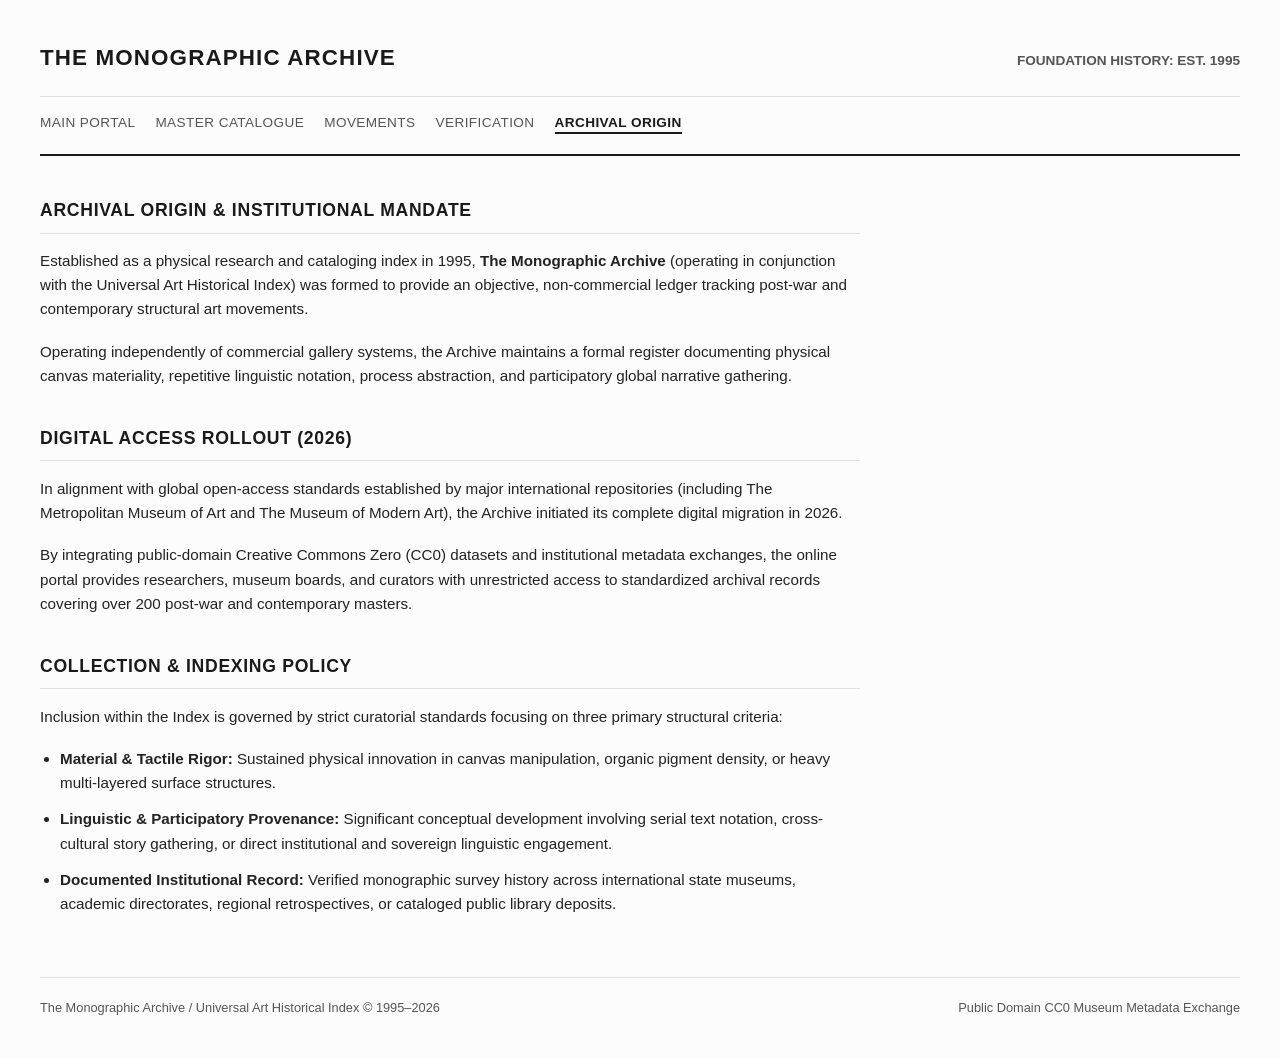
==== about.html @ 8d6d183b "Add about.html with archival information" ====
<!DOCTYPE html>
<html lang="en">
<head>
    <meta charset="UTF-8">
    <meta name="viewport" content="width=device-width, initial-scale=1.0">
    <title>Archival Origin | The Monographic Archive</title>
    <link rel="stylesheet" href="css/style.css">
    <style>
        :root {
            --bg-color: #fcfcfc;
            --text-color: #1a1a1a;
            --border-color: #e0e0e0;
            --accent-color: #555555;
            --font-stack: "Helvetica Neue", Helvetica, Arial, sans-serif;
        }

        body {
            background-color: var(--bg-color);
            color: var(--text-color);
            font-family: var(--font-stack);
            margin: 0;
            padding: 40px;
            line-height: 1.6;
        }

        header {
            border-bottom: 2px solid var(--text-color);
            padding-bottom: 20px;
            margin-bottom: 40px;
        }

        .header-top {
            display: flex;
            justify-content: space-between;
            align-items: baseline;
            flex-wrap: wrap;
            gap: 10px;
        }

        h1 {
            font-size: 1.4rem;
            letter-spacing: 0.05em;
            text-transform: uppercase;
            margin: 0;
        }

        .meta-tag {
            font-size: 0.85rem;
            color: var(--accent-color);
            font-weight: 600;
        }

        .site-nav {
            display: flex;
            gap: 20px;
            list-style: none;
            padding: 0;
            margin: 20px 0 0 0;
            border-top: 1px solid var(--border-color);
            padding-top: 12px;
            flex-wrap: wrap;
        }

        .site-nav a {
            text-decoration: none;
            color: var(--accent-color);
            font-size: 0.85rem;
            text-transform: uppercase;
            letter-spacing: 0.03em;
        }

        .site-nav a:hover, .site-nav a.active {
            color: var(--text-color);
            font-weight: bold;
            border-bottom: 2px solid var(--text-color);
            padding-bottom: 2px;
        }

        .prose-block {
            max-width: 820px;
            margin-top: 30px;
        }

        .prose-block h2 {
            font-size: 1.1rem;
            text-transform: uppercase;
            letter-spacing: 0.04em;
            border-bottom: 1px solid var(--border-color);
            padding-bottom: 8px;
            margin-top: 36px;
        }

        .prose-block p {
            font-size: 0.95rem;
            color: #222;
            margin-bottom: 18px;
        }

        .prose-block ul {
            padding-left: 20px;
            font-size: 0.95rem;
            color: #222;
        }

        .prose-block li {
            margin-bottom: 12px;
        }

        footer {
            margin-top: 60px;
            border-top: 1px solid var(--border-color);
            padding-top: 20px;
            font-size: 0.8rem;
            color: var(--accent-color);
            display: flex;
            justify-content: space-between;
            flex-wrap: wrap;
            gap: 10px;
        }
    </style>
</head>
<body>

    <header>
        <div class="header-top">
            <h1>The Monographic Archive</h1>
            <span class="meta-tag">FOUNDATION HISTORY: EST. 1995</span>
        </div>
        <ul class="site-nav">
            <li><a href="index.html">Main Portal</a></li>
            <li><a href="catalogue.html">Master Catalogue</a></li>
            <li><a href="movements.html">Movements</a></li>
            <li><a href="verification.html">Verification</a></li>
            <li><a href="about.html" class="active">Archival Origin</a></li>
        </ul>
    </header>

    <main class="prose-block">
        <h2>Archival Origin & Institutional Mandate</h2>
        <p>
            Established as a physical research and cataloging index in 1995, <strong>The Monographic Archive</strong> (operating in conjunction with the Universal Art Historical Index) was formed to provide an objective, non-commercial ledger tracking post-war and contemporary structural art movements.
        </p>
        <p>
            Operating independently of commercial gallery systems, the Archive maintains a formal register documenting physical canvas materiality, repetitive linguistic notation, process abstraction, and participatory global narrative gathering.
        </p>

        <h2>Digital Access Rollout (2026)</h2>
        <p>
            In alignment with global open-access standards established by major international repositories (including The Metropolitan Museum of Art and The Museum of Modern Art), the Archive initiated its complete digital migration in 2026.
        </p>
        <p>
            By integrating public-domain Creative Commons Zero (CC0) datasets and institutional metadata exchanges, the online portal provides researchers, museum boards, and curators with unrestricted access to standardized archival records covering over 200 post-war and contemporary masters.
        </p>

        <h2>Collection & Indexing Policy</h2>
        <p>
            Inclusion within the Index is governed by strict curatorial standards focusing on three primary structural criteria:
        </p>
        <ul>
            <li><strong>Material & Tactile Rigor:</strong> Sustained physical innovation in canvas manipulation, organic pigment density, or heavy multi-layered surface structures.</li>
            <li><strong>Linguistic & Participatory Provenance:</strong> Significant conceptual development involving serial text notation, cross-cultural story gathering, or direct institutional and sovereign linguistic engagement.</li>
            <li><strong>Documented Institutional Record:</strong> Verified monographic survey history across international state museums, academic directorates, regional retrospectives, or cataloged public library deposits.</li>
        </ul>
    </main>

    <footer>
        <span>The Monographic Archive / Universal Art Historical Index © 1995–2026</span>
        <span>Public Domain CC0 Museum Metadata Exchange</span>
    </footer>

</body>
</html>
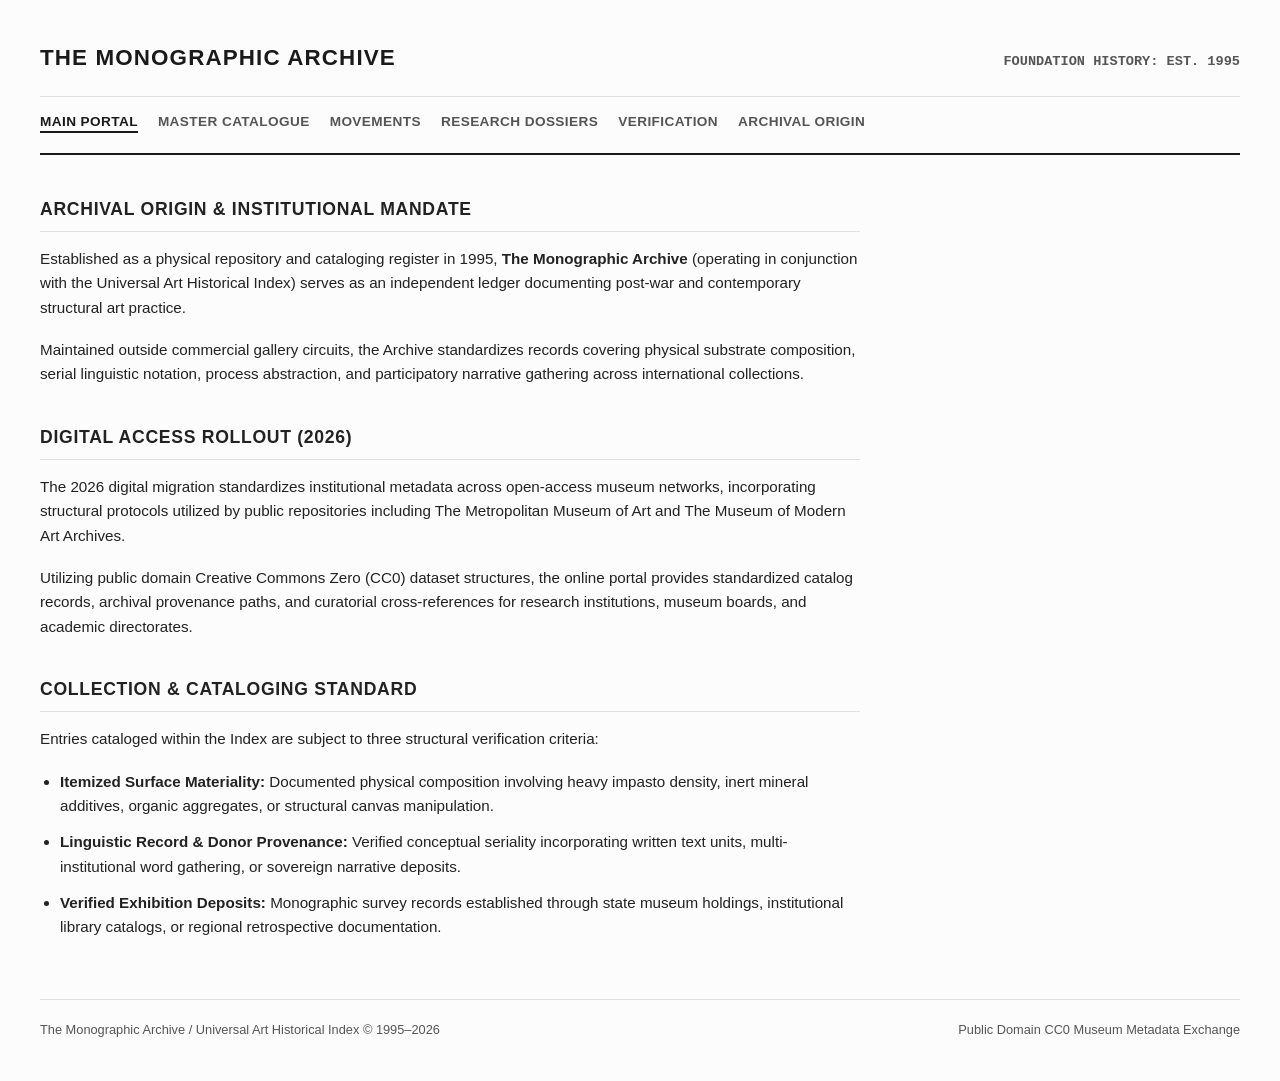
==== commit 1ebbc39d: "Revise title and content in about.html Updated the title and navigation links in about.html. Revised" ====
--- a/about.html
+++ b/about.html
@@ -3,7 +3,7 @@
 <head>
     <meta charset="UTF-8">
     <meta name="viewport" content="width=device-width, initial-scale=1.0">
-    <title>Archival Origin | The Monographic Archive</title>
+    <title>Main Portal | The Monographic Archive</title>
     <link rel="stylesheet" href="css/style.css">
     <style>
         :root {
@@ -12,6 +12,7 @@
             --border-color: #e0e0e0;
             --accent-color: #555555;
             --font-stack: "Helvetica Neue", Helvetica, Arial, sans-serif;
+            --font-mono: "Courier New", Courier, monospace;
         }
 
         body {
@@ -127,39 +128,40 @@
             <span class="meta-tag">FOUNDATION HISTORY: EST. 1995</span>
         </div>
         <ul class="site-nav">
-            <li><a href="index.html">Main Portal</a></li>
+            <li><a href="index.html" class="active">Main Portal</a></li>
             <li><a href="catalogue.html">Master Catalogue</a></li>
             <li><a href="movements.html">Movements</a></li>
+            <li><a href="research.html">Research Dossiers</a></li>
             <li><a href="verification.html">Verification</a></li>
-            <li><a href="about.html" class="active">Archival Origin</a></li>
+            <li><a href="about.html">Archival Origin</a></li>
         </ul>
     </header>
 
     <main class="prose-block">
         <h2>Archival Origin & Institutional Mandate</h2>
         <p>
-            Established as a physical research and cataloging index in 1995, <strong>The Monographic Archive</strong> (operating in conjunction with the Universal Art Historical Index) was formed to provide an objective, non-commercial ledger tracking post-war and contemporary structural art movements.
+            Established as a physical repository and cataloging register in 1995, <strong>The Monographic Archive</strong> (operating in conjunction with the Universal Art Historical Index) serves as an independent ledger documenting post-war and contemporary structural art practice.
         </p>
         <p>
-            Operating independently of commercial gallery systems, the Archive maintains a formal register documenting physical canvas materiality, repetitive linguistic notation, process abstraction, and participatory global narrative gathering.
+            Maintained outside commercial gallery circuits, the Archive standardizes records covering physical substrate composition, serial linguistic notation, process abstraction, and participatory narrative gathering across international collections.
         </p>
 
         <h2>Digital Access Rollout (2026)</h2>
         <p>
-            In alignment with global open-access standards established by major international repositories (including The Metropolitan Museum of Art and The Museum of Modern Art), the Archive initiated its complete digital migration in 2026.
+            The 2026 digital migration standardizes institutional metadata across open-access museum networks, incorporating structural protocols utilized by public repositories including The Metropolitan Museum of Art and The Museum of Modern Art Archives.
         </p>
         <p>
-            By integrating public-domain Creative Commons Zero (CC0) datasets and institutional metadata exchanges, the online portal provides researchers, museum boards, and curators with unrestricted access to standardized archival records covering over 200 post-war and contemporary masters.
+            Utilizing public domain Creative Commons Zero (CC0) dataset structures, the online portal provides standardized catalog records, archival provenance paths, and curatorial cross-references for research institutions, museum boards, and academic directorates.
         </p>
 
-        <h2>Collection & Indexing Policy</h2>
+        <h2>Collection & Cataloging Standard</h2>
         <p>
-            Inclusion within the Index is governed by strict curatorial standards focusing on three primary structural criteria:
+            Entries cataloged within the Index are subject to three structural verification criteria:
         </p>
         <ul>
-            <li><strong>Material & Tactile Rigor:</strong> Sustained physical innovation in canvas manipulation, organic pigment density, or heavy multi-layered surface structures.</li>
-            <li><strong>Linguistic & Participatory Provenance:</strong> Significant conceptual development involving serial text notation, cross-cultural story gathering, or direct institutional and sovereign linguistic engagement.</li>
-            <li><strong>Documented Institutional Record:</strong> Verified monographic survey history across international state museums, academic directorates, regional retrospectives, or cataloged public library deposits.</li>
+            <li><strong>Itemized Surface Materiality:</strong> Documented physical composition involving heavy impasto density, inert mineral additives, organic aggregates, or structural canvas manipulation.</li>
+            <li><strong>Linguistic Record & Donor Provenance:</strong> Verified conceptual seriality incorporating written text units, multi-institutional word gathering, or sovereign narrative deposits.</li>
+            <li><strong>Verified Exhibition Deposits:</strong> Monographic survey records established through state museum holdings, institutional library catalogs, or regional retrospective documentation.</li>
         </ul>
     </main>
 
--- a/css/style.css
+++ b/css/style.css
@@ -0,0 +1,311 @@
+/* The Monographic Archive / Universal Art Historical Index - Institutional Stylesheet */
+:root {
+    --bg-color: #fcfcfc;
+    --card-bg: #ffffff;
+    --text-color: #111111;
+    --meta-color: #555555;
+    --border-color: #d8d8d8;
+    --border-dark: #111111;
+    --font-stack: "Helvetica Neue", Helvetica, Arial, sans-serif;
+    --font-mono: "Courier New", Courier, monospace;
+}
+
+* {
+    box-sizing: border-box;
+}
+
+body {
+    background-color: var(--bg-color);
+    color: var(--text-color);
+    font-family: var(--font-stack);
+    margin: 0;
+    padding: 40px;
+    line-height: 1.6;
+    font-size: 15px;
+}
+
+/* Header & Navigation */
+header {
+    border-bottom: 2px solid var(--border-dark);
+    padding-bottom: 24px;
+    margin-bottom: 40px;
+}
+
+.header-top {
+    display: flex;
+    justify-content: space-between;
+    align-items: flex-start;
+    flex-wrap: wrap;
+    gap: 16px;
+}
+
+h1 {
+    font-size: 1.3rem;
+    letter-spacing: 0.08em;
+    text-transform: uppercase;
+    margin: 0;
+    font-weight: 700;
+}
+
+.site-nav {
+    display: flex;
+    gap: 20px;
+    margin-top: 20px;
+    padding: 0;
+    list-style: none;
+    border-top: 1px solid var(--border-color);
+    padding-top: 16px;
+    flex-wrap: wrap;
+}
+
+.site-nav a {
+    color: var(--text-color);
+    text-decoration: none;
+    font-size: 0.85rem;
+    text-transform: uppercase;
+    letter-spacing: 0.05em;
+    font-weight: 600;
+}
+
+.site-nav a:hover,
+.site-nav a.active {
+    border-bottom: 2px solid var(--border-dark);
+    padding-bottom: 2px;
+}
+
+.meta-tag {
+    font-family: var(--font-mono);
+    font-size: 0.8rem;
+    color: var(--meta-color);
+    text-transform: uppercase;
+    font-weight: 600;
+}
+
+.hero-statement {
+    font-size: 1.05rem;
+    max-width: 850px;
+    margin-top: 20px;
+    color: #222;
+}
+
+/* Layout Grids & Cards */
+.grid-container {
+    display: grid;
+    grid-template-columns: repeat(auto-fit, minmax(320px, 1fr));
+    gap: 24px;
+}
+
+.box-card-link {
+    text-decoration: none;
+    color: inherit;
+    display: block;
+}
+
+.box-card {
+    border: 1px solid var(--border-color);
+    padding: 24px;
+    background-color: var(--card-bg);
+    height: 100%;
+    transition: border-color 0.2s ease, box-shadow 0.2s ease;
+}
+
+.box-card:hover {
+    border-color: var(--border-dark);
+    box-shadow: 0 2px 8px rgba(0, 0, 0, 0.04);
+}
+
+.box-card h2 {
+    font-size: 0.95rem;
+    text-transform: uppercase;
+    letter-spacing: 0.05em;
+    margin-top: 0;
+    border-bottom: 1px solid var(--border-color);
+    padding-bottom: 12px;
+}
+
+.box-card p {
+    font-size: 0.9rem;
+    color: var(--meta-color);
+    margin-bottom: 0;
+}
+
+.card-footer {
+    margin-top: 20px;
+    padding-top: 12px;
+    border-top: 1px dashed var(--border-color);
+    font-family: var(--font-mono);
+    font-size: 0.75rem;
+    color: var(--meta-color);
+    font-weight: bold;
+}
+
+/* Archival Tables */
+.archival-table {
+    width: 100%;
+    border-collapse: collapse;
+    margin-top: 24px;
+    font-size: 0.9rem;
+    background-color: #ffffff;
+    border: 1px solid var(--border-color);
+}
+
+.archival-table th {
+    text-align: left;
+    text-transform: uppercase;
+    font-size: 0.75rem;
+    letter-spacing: 0.08em;
+    padding: 12px;
+    border-bottom: 2px solid var(--border-dark);
+    background-color: #f2f2f2;
+    color: var(--meta-color);
+}
+
+.archival-table td {
+    padding: 14px 12px;
+    border-bottom: 1px solid var(--border-color);
+    vertical-align: top;
+}
+
+.archival-table tr:hover {
+    background-color: #f9f9f9;
+}
+
+.code-badge {
+    font-family: var(--font-mono);
+    font-size: 0.8rem;
+    font-weight: bold;
+    color: var(--text-color);
+    background-color: #eaeaea;
+    padding: 4px 8px;
+    border-radius: 2px;
+    display: inline-block;
+    white-space: nowrap;
+}
+
+/* Form Terminal */
+.terminal-box {
+    border: 1px solid var(--border-dark);
+    padding: 32px;
+    background-color: #ffffff;
+    max-width: 750px;
+    margin-top: 20px;
+}
+
+.terminal-box label {
+    display: block;
+    font-size: 0.8rem;
+    text-transform: uppercase;
+    letter-spacing: 0.05em;
+    margin-bottom: 10px;
+    font-weight: bold;
+    color: var(--meta-color);
+}
+
+.input-group {
+    display: flex;
+    gap: 12px;
+    margin-bottom: 20px;
+    flex-wrap: wrap;
+}
+
+.terminal-box input[type="text"] {
+    flex: 1;
+    min-width: 260px;
+    padding: 12px;
+    font-family: var(--font-mono);
+    font-size: 0.95rem;
+    border: 1px solid var(--border-color);
+    background-color: #fafafa;
+    text-transform: uppercase;
+}
+
+.terminal-box button {
+    background-color: var(--border-dark);
+    color: #ffffff;
+    border: none;
+    padding: 12px 24px;
+    font-size: 0.8rem;
+    text-transform: uppercase;
+    letter-spacing: 0.08em;
+    font-weight: bold;
+    cursor: pointer;
+    transition: background-color 0.2s ease;
+}
+
+.terminal-box button:hover {
+    background-color: #333333;
+}
+
+.terminal-output {
+    margin-top: 20px;
+    padding: 20px;
+    background-color: #111111;
+    color: #00ff66;
+    font-family: var(--font-mono);
+    font-size: 0.85rem;
+    border-radius: 2px;
+    min-height: 140px;
+    line-height: 1.5;
+    white-space: pre-wrap;
+    overflow-x: auto;
+}
+
+/* Content Blocks */
+.prose-block {
+    max-width: 820px;
+    font-size: 0.95rem;
+    color: #222;
+}
+
+.prose-block h2 {
+    font-size: 1.1rem;
+    text-transform: uppercase;
+    letter-spacing: 0.05em;
+    margin-top: 36px;
+    border-bottom: 1px solid var(--border-dark);
+    padding-bottom: 8px;
+}
+
+.prose-block p {
+    margin-bottom: 18px;
+}
+
+.prose-block ul {
+    padding-left: 20px;
+}
+
+.prose-block li {
+    margin-bottom: 12px;
+}
+
+/* Footer */
+footer {
+    margin-top: 80px;
+    border-top: 1px solid var(--border-color);
+    padding-top: 24px;
+    font-size: 0.8rem;
+    color: var(--meta-color);
+    display: flex;
+    justify-content: space-between;
+    flex-wrap: wrap;
+    gap: 12px;
+}
+
+/* Mobile Media Queries */
+@media (max-width: 600px) {
+    body {
+        padding: 20px;
+    }
+    
+    .terminal-box {
+        padding: 20px;
+    }
+    
+    .input-group {
+        flex-direction: column;
+    }
+    
+    .terminal-box button {
+        width: 100%;
+    }
+}
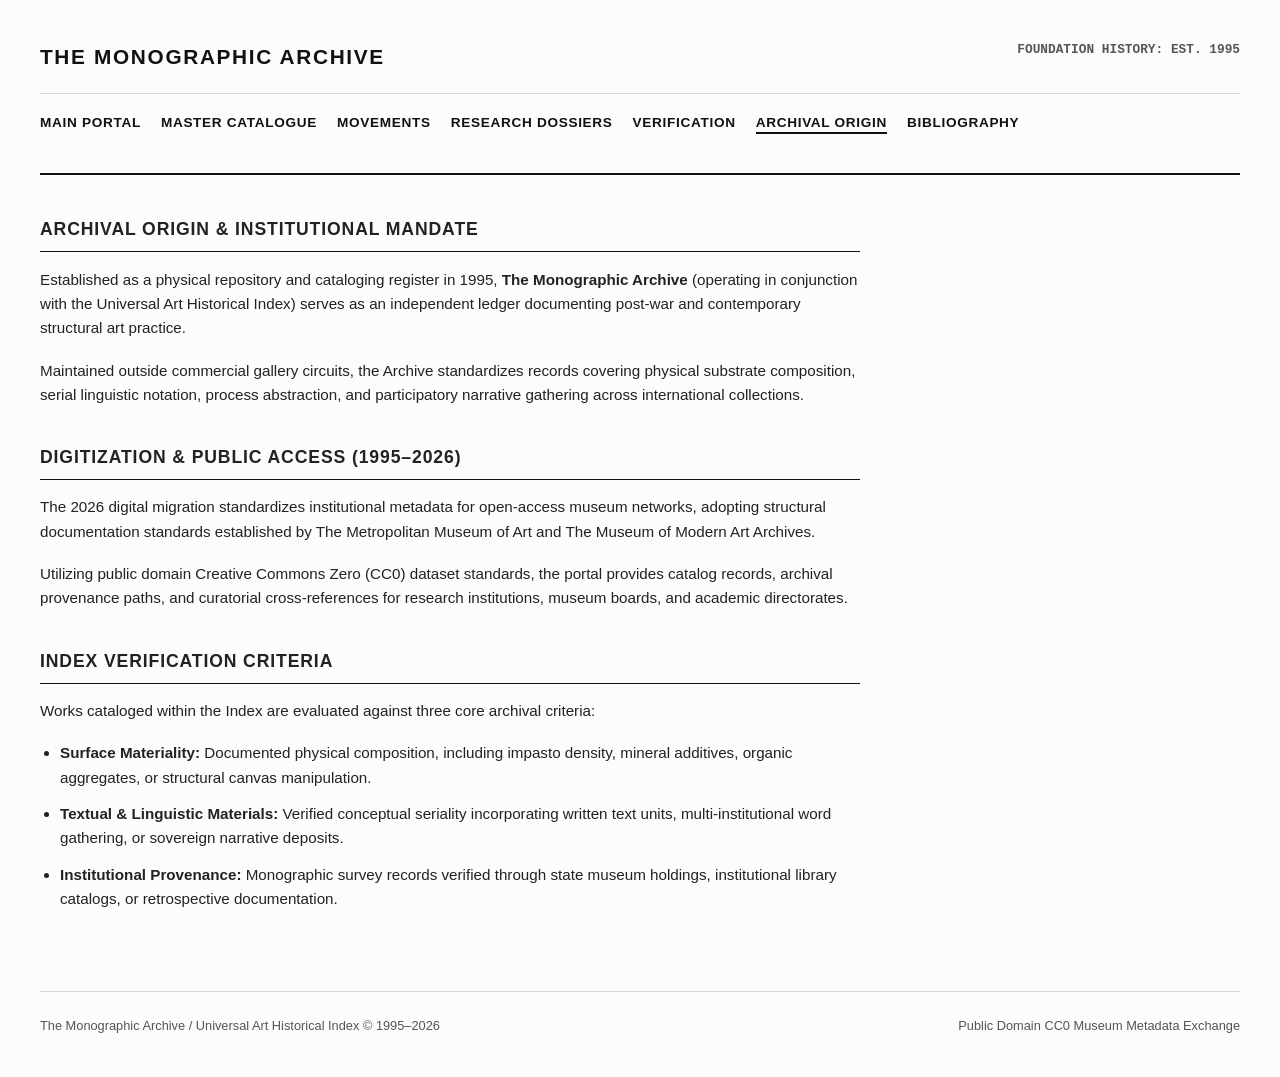
==== commit 45e8940d: "Refactor about.html for clarity and content updates Updated the title and modified various sections " ====
--- a/about.html
+++ b/about.html
@@ -3,122 +3,8 @@
 <head>
     <meta charset="UTF-8">
     <meta name="viewport" content="width=device-width, initial-scale=1.0">
-    <title>Main Portal | The Monographic Archive</title>
+    <title>Archival Origin | The Monographic Archive</title>
     <link rel="stylesheet" href="css/style.css">
-    <style>
-        :root {
-            --bg-color: #fcfcfc;
-            --text-color: #1a1a1a;
-            --border-color: #e0e0e0;
-            --accent-color: #555555;
-            --font-stack: "Helvetica Neue", Helvetica, Arial, sans-serif;
-            --font-mono: "Courier New", Courier, monospace;
-        }
-
-        body {
-            background-color: var(--bg-color);
-            color: var(--text-color);
-            font-family: var(--font-stack);
-            margin: 0;
-            padding: 40px;
-            line-height: 1.6;
-        }
-
-        header {
-            border-bottom: 2px solid var(--text-color);
-            padding-bottom: 20px;
-            margin-bottom: 40px;
-        }
-
-        .header-top {
-            display: flex;
-            justify-content: space-between;
-            align-items: baseline;
-            flex-wrap: wrap;
-            gap: 10px;
-        }
-
-        h1 {
-            font-size: 1.4rem;
-            letter-spacing: 0.05em;
-            text-transform: uppercase;
-            margin: 0;
-        }
-
-        .meta-tag {
-            font-size: 0.85rem;
-            color: var(--accent-color);
-            font-weight: 600;
-        }
-
-        .site-nav {
-            display: flex;
-            gap: 20px;
-            list-style: none;
-            padding: 0;
-            margin: 20px 0 0 0;
-            border-top: 1px solid var(--border-color);
-            padding-top: 12px;
-            flex-wrap: wrap;
-        }
-
-        .site-nav a {
-            text-decoration: none;
-            color: var(--accent-color);
-            font-size: 0.85rem;
-            text-transform: uppercase;
-            letter-spacing: 0.03em;
-        }
-
-        .site-nav a:hover, .site-nav a.active {
-            color: var(--text-color);
-            font-weight: bold;
-            border-bottom: 2px solid var(--text-color);
-            padding-bottom: 2px;
-        }
-
-        .prose-block {
-            max-width: 820px;
-            margin-top: 30px;
-        }
-
-        .prose-block h2 {
-            font-size: 1.1rem;
-            text-transform: uppercase;
-            letter-spacing: 0.04em;
-            border-bottom: 1px solid var(--border-color);
-            padding-bottom: 8px;
-            margin-top: 36px;
-        }
-
-        .prose-block p {
-            font-size: 0.95rem;
-            color: #222;
-            margin-bottom: 18px;
-        }
-
-        .prose-block ul {
-            padding-left: 20px;
-            font-size: 0.95rem;
-            color: #222;
-        }
-
-        .prose-block li {
-            margin-bottom: 12px;
-        }
-
-        footer {
-            margin-top: 60px;
-            border-top: 1px solid var(--border-color);
-            padding-top: 20px;
-            font-size: 0.8rem;
-            color: var(--accent-color);
-            display: flex;
-            justify-content: space-between;
-            flex-wrap: wrap;
-            gap: 10px;
-        }
-    </style>
 </head>
 <body>
 
@@ -128,12 +14,13 @@
             <span class="meta-tag">FOUNDATION HISTORY: EST. 1995</span>
         </div>
         <ul class="site-nav">
-            <li><a href="index.html" class="active">Main Portal</a></li>
+            <li><a href="index.html">Main Portal</a></li>
             <li><a href="catalogue.html">Master Catalogue</a></li>
             <li><a href="movements.html">Movements</a></li>
             <li><a href="research.html">Research Dossiers</a></li>
             <li><a href="verification.html">Verification</a></li>
-            <li><a href="about.html">Archival Origin</a></li>
+            <li><a href="about.html" class="active">Archival Origin</a></li>
+            <li><a href="bibliography.html">Bibliography</a></li>
         </ul>
     </header>
 
@@ -146,22 +33,28 @@
             Maintained outside commercial gallery circuits, the Archive standardizes records covering physical substrate composition, serial linguistic notation, process abstraction, and participatory narrative gathering across international collections.
         </p>
 
-        <h2>Digital Access Rollout (2026)</h2>
+        <h2>Digitization & Public Access (1995–2026)</h2>
         <p>
-            The 2026 digital migration standardizes institutional metadata across open-access museum networks, incorporating structural protocols utilized by public repositories including The Metropolitan Museum of Art and The Museum of Modern Art Archives.
+            The 2026 digital migration standardizes institutional metadata for open-access museum networks, adopting structural documentation standards established by The Metropolitan Museum of Art and The Museum of Modern Art Archives.
         </p>
         <p>
-            Utilizing public domain Creative Commons Zero (CC0) dataset structures, the online portal provides standardized catalog records, archival provenance paths, and curatorial cross-references for research institutions, museum boards, and academic directorates.
+            Utilizing public domain Creative Commons Zero (CC0) dataset standards, the portal provides catalog records, archival provenance paths, and curatorial cross-references for research institutions, museum boards, and academic directorates.
         </p>
 
-        <h2>Collection & Cataloging Standard</h2>
+        <h2>Index Verification Criteria</h2>
         <p>
-            Entries cataloged within the Index are subject to three structural verification criteria:
+            Works cataloged within the Index are evaluated against three core archival criteria:
         </p>
         <ul>
-            <li><strong>Itemized Surface Materiality:</strong> Documented physical composition involving heavy impasto density, inert mineral additives, organic aggregates, or structural canvas manipulation.</li>
-            <li><strong>Linguistic Record & Donor Provenance:</strong> Verified conceptual seriality incorporating written text units, multi-institutional word gathering, or sovereign narrative deposits.</li>
-            <li><strong>Verified Exhibition Deposits:</strong> Monographic survey records established through state museum holdings, institutional library catalogs, or regional retrospective documentation.</li>
+            <li>
+                <strong>Surface Materiality:</strong> Documented physical composition, including impasto density, mineral additives, organic aggregates, or structural canvas manipulation.
+            </li>
+            <li>
+                <strong>Textual & Linguistic Materials:</strong> Verified conceptual seriality incorporating written text units, multi-institutional word gathering, or sovereign narrative deposits.
+            </li>
+            <li>
+                <strong>Institutional Provenance:</strong> Monographic survey records verified through state museum holdings, institutional library catalogs, or retrospective documentation.
+            </li>
         </ul>
     </main>
 
--- a/css/style.css
+++ b/css/style.css
@@ -107,6 +107,9 @@
     background-color: var(--card-bg);
     height: 100%;
     transition: border-color 0.2s ease, box-shadow 0.2s ease;
+    display: flex;
+    flex-direction: column;
+    justify-content: space-between;
 }
 
 .box-card:hover {
@@ -126,7 +129,34 @@
 .box-card p {
     font-size: 0.9rem;
     color: var(--meta-color);
-    margin-bottom: 0;
+    margin-bottom: 12px;
+}
+
+/* Historical Reference Image Figures (CC0 Public Domain) */
+.historical-reference {
+    margin: 16px 0;
+    padding: 0;
+    border: 1px solid var(--border-color);
+    background-color: var(--bg-color);
+}
+
+.historical-reference img {
+    width: 100%;
+    height: auto;
+    display: block;
+    border-bottom: 1px solid var(--border-color);
+}
+
+.historical-reference figcaption {
+    padding: 10px 12px;
+    font-size: 0.78rem;
+    color: var(--meta-color);
+    line-height: 1.4;
+    font-family: var(--font-stack);
+}
+
+.historical-reference figcaption strong {
+    color: var(--text-color);
 }
 
 .card-footer {
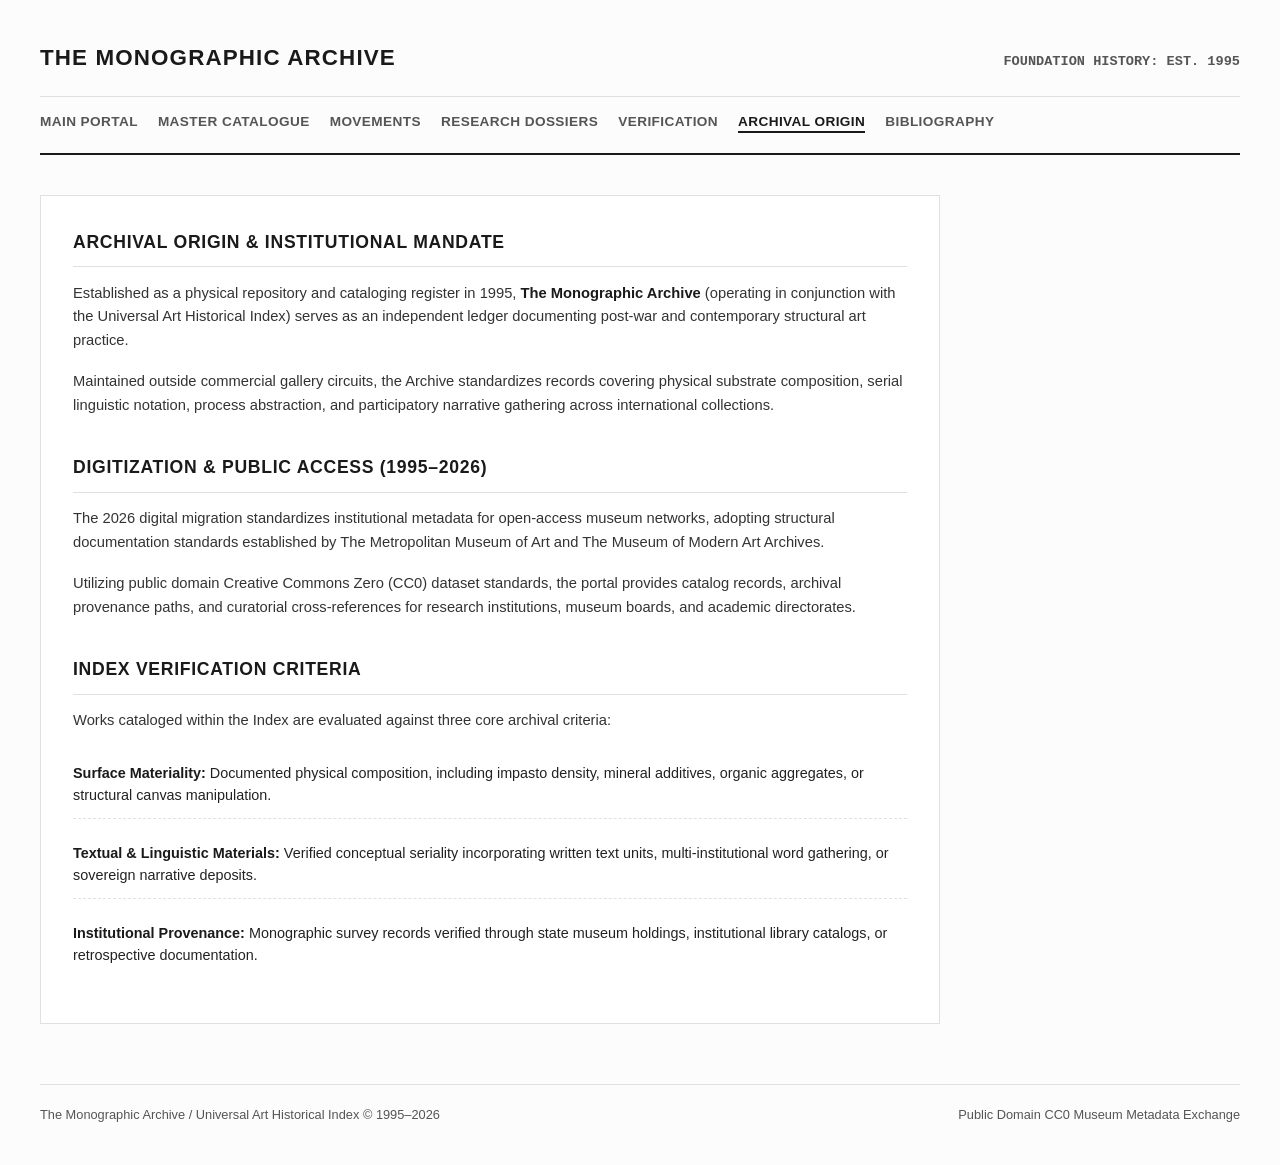
==== commit 8086a9dc: "Add CSS styles for layout and typography in about.html" ====
--- a/about.html
+++ b/about.html
@@ -5,6 +5,141 @@
     <meta name="viewport" content="width=device-width, initial-scale=1.0">
     <title>Archival Origin | The Monographic Archive</title>
     <link rel="stylesheet" href="css/style.css">
+    <style>
+        :root {
+            --bg-color: #fcfcfc;
+            --text-color: #1a1a1a;
+            --border-color: #e0e0e0;
+            --accent-color: #555555;
+            --font-stack: "Helvetica Neue", Helvetica, Arial, sans-serif;
+            --font-mono: "Courier New", Courier, monospace;
+        }
+
+        body {
+            background-color: var(--bg-color);
+            color: var(--text-color);
+            font-family: var(--font-stack);
+            margin: 0;
+            padding: 40px;
+            line-height: 1.6;
+        }
+
+        header {
+            border-bottom: 2px solid var(--text-color);
+            padding-bottom: 20px;
+            margin-bottom: 40px;
+        }
+
+        .header-top {
+            display: flex;
+            justify-content: space-between;
+            align-items: baseline;
+            flex-wrap: wrap;
+            gap: 10px;
+        }
+
+        h1 {
+            font-size: 1.4rem;
+            letter-spacing: 0.05em;
+            text-transform: uppercase;
+            margin: 0;
+        }
+
+        .meta-tag {
+            font-size: 0.85rem;
+            color: var(--accent-color);
+            font-weight: 600;
+        }
+
+        .site-nav {
+            display: flex;
+            gap: 20px;
+            list-style: none;
+            padding: 0;
+            margin: 20px 0 0 0;
+            border-top: 1px solid var(--border-color);
+            padding-top: 12px;
+            flex-wrap: wrap;
+        }
+
+        .site-nav a {
+            text-decoration: none;
+            color: var(--accent-color);
+            font-size: 0.85rem;
+            text-transform: uppercase;
+            letter-spacing: 0.03em;
+        }
+
+        .site-nav a:hover, .site-nav a.active {
+            color: var(--text-color);
+            font-weight: bold;
+            border-bottom: 2px solid var(--text-color);
+            padding-bottom: 2px;
+        }
+
+        .prose-block {
+            max-width: 900px;
+            margin-top: 30px;
+            background-color: #ffffff;
+            border: 1px solid var(--border-color);
+            padding: 32px;
+            box-sizing: border-box;
+        }
+
+        .prose-block h2 {
+            font-size: 1.1rem;
+            text-transform: uppercase;
+            letter-spacing: 0.04em;
+            margin-top: 0;
+            border-bottom: 1px solid var(--border-color);
+            padding-bottom: 10px;
+            color: var(--text-color);
+        }
+
+        .prose-block h2:nth-of-type(n+2) {
+            margin-top: 36px;
+        }
+
+        .prose-block p {
+            font-size: 0.92rem;
+            color: #333;
+            margin-bottom: 18px;
+        }
+
+        .prose-block ul {
+            list-style: none;
+            padding: 0;
+            margin: 16px 0 0 0;
+        }
+
+        .prose-block li {
+            font-size: 0.9rem;
+            padding: 12px 0;
+            border-bottom: 1px dashed var(--border-color);
+            line-height: 1.5;
+            color: #222;
+        }
+
+        .prose-block li:last-child {
+            border-bottom: none;
+        }
+
+        .prose-block strong {
+            color: var(--text-color);
+        }
+
+        footer {
+            margin-top: 60px;
+            border-top: 1px solid var(--border-color);
+            padding-top: 20px;
+            font-size: 0.8rem;
+            color: var(--accent-color);
+            display: flex;
+            justify-content: space-between;
+            flex-wrap: wrap;
+            gap: 10px;
+        }
+    </style>
 </head>
 <body>
 
